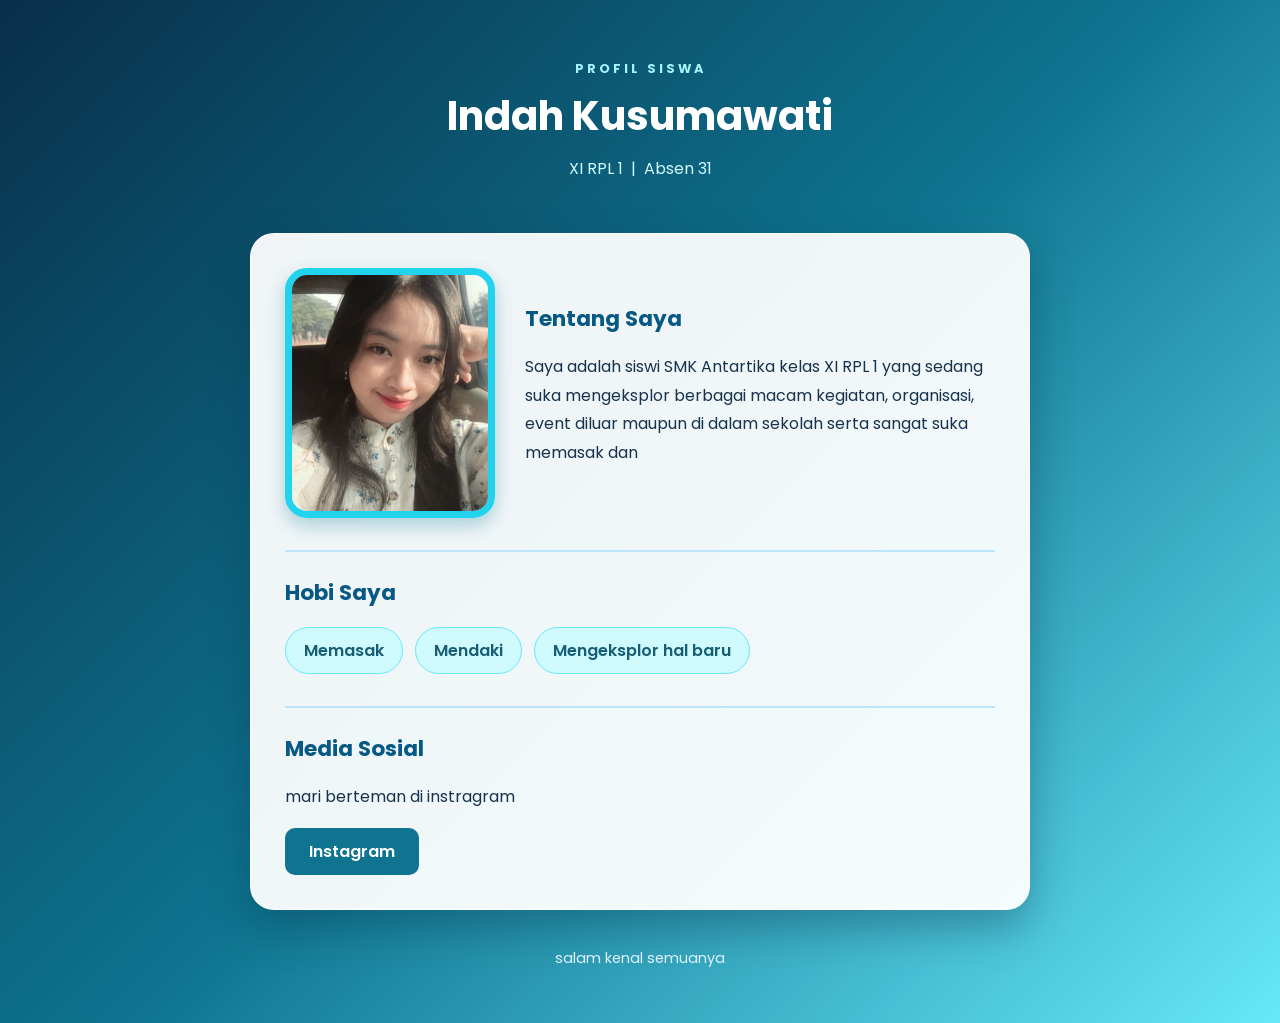
==== index.html @ d9ed3d1c "aku ngantuk" ====
<!DOCTYPE html>
<html lang="id">
<head>
    <meta charset="UTF-8">
    <meta name="viewport" content="width=device-width, initial-scale=1.0">
    <title>Profil Indah Kusumawati</title>
    <!-- CSS tertanam agar index.html tetap tampil; salinan css/style.css disertakan untuk penilaian. -->
    <style>
@import url('https://fonts.googleapis.com/css2?family=Poppins:wght@400;500;600;700&display=swap');

* {
    box-sizing: border-box;
}

body {
    min-width: 320px;
    margin: 0;
    padding: 32px 18px;
    background: linear-gradient(135deg, #082f49, #0e7490, #67e8f9);
    color: #17324d;
    font-family: 'Poppins', Arial, sans-serif;
}

.header {
    max-width: 780px;
    margin: 0 auto 24px;
    padding: 28px 20px;
    color: #ffffff;
    text-align: center;
}

.label {
    margin: 0 0 8px;
    color: #a5f3fc;
    font-size: 0.8rem;
    font-weight: 700;
    letter-spacing: 3px;
}

h1 {
    margin: 0;
    font-size: 2.5rem;
    font-weight: 700;
}

.kelas {
    margin: 10px 0 0;
    color: #cffafe;
    font-size: 1rem;
}

.kartu-profil {
    max-width: 780px;
    margin: auto;
    padding: 34px;
    background-color: rgba(255, 255, 255, 0.94);
    border: 1px solid rgba(255, 255, 255, 0.8);
    border-radius: 24px;
    box-shadow: 0 18px 40px rgba(8, 47, 73, 0.35);
}

.bagian-identitas {
    display: flex;
    align-items: center;
    gap: 30px;
}

.foto-profil {
    width: 210px;
    height: 250px;
    flex-shrink: 0;
    border: 7px solid #22d3ee;
    border-radius: 22px;
    object-fit: cover;
    box-shadow: 0 8px 18px rgba(14, 116, 144, 0.3);
}

h2 {
    margin-top: 0;
    color: #075985;
    font-size: 1.35rem;
}

.data-diri p,
.bagian-kontak p {
    line-height: 1.8;
}

.bagian-hobi,
.bagian-kontak {
    margin-top: 32px;
    padding-top: 24px;
    border-top: 2px solid #bae6fd;
}

.daftar-hobi {
    display: flex;
    flex-wrap: wrap;
    gap: 12px;
}

.daftar-hobi span {
    padding: 10px 18px;
    background-color: #cffafe;
    border: 1px solid #67e8f9;
    border-radius: 999px;
    color: #155e75;
    font-weight: 600;
}

.tombol-instagram {
    display: inline-block;
    padding: 11px 24px;
    background-color: #0e7490;
    border-radius: 10px;
    color: #ffffff;
    font-weight: 600;
    text-decoration: none;
    transition: 0.3s ease;
}

.tombol-instagram:hover {
    background-color: #164e63;
    transform: translateY(-3px);
}

footer {
    padding: 24px 0 8px;
    color: #e0f2fe;
    text-align: center;
    font-size: 0.9rem;
}

@media (max-width: 600px) {
    body {
        padding: 18px 12px;
    }

    h1 {
        font-size: 1.9rem;
    }

    .kartu-profil {
        padding: 24px 18px;
    }

    .bagian-identitas {
        flex-direction: column;
        text-align: center;
    }

    .foto-profil {
        width: 180px;
        height: 220px;
    }

    .daftar-hobi {
        justify-content: center;
    }
}

    </style>
</head>
<body>
    <header class="header">
        <p class="label">PROFIL SISWA</p>
        <h1>Indah Kusumawati</h1>
        <p class="kelas">XI RPL 1 &nbsp;|&nbsp; Absen 31</p>
    </header>

    <main class="kartu-profil">
        <section class="bagian-identitas">
            <img
                class="foto-profil"
                src="photos.jpeg"
                alt="Foto Indah Kusumawati"
            >

            <div class="data-diri">
                <h2>Tentang Saya</h2>
                <p>
                 Saya adalah siswi SMK Antartika kelas XI RPL 1 yang sedang suka mengeksplor berbagai macam
                kegiatan, organisasi, event diluar maupun di dalam sekolah serta sangat suka memasak dan             
              </p>
            </div>
        </section>

        <section class="bagian-hobi">
            <h2>Hobi Saya</h2>
            <div class="daftar-hobi">
                <span>Memasak</span>
                <span>Mendaki</span>
                <span>Mengeksplor hal baru</span>
            </div>
        </section>

        <section class="bagian-kontak">
            <h2>Media Sosial</h2>
            <p>mari berteman di instragram</p>
            <a class="tombol-instagram" href="https://www.instagram.com/ndhwaavw/" target="_blank" rel="noopener noreferrer">
                Instagram
            </a>
        </section>
    </main>

    <footer>
        <p>salam kenal semuanya</p>
    </footer>
</body>
</html>
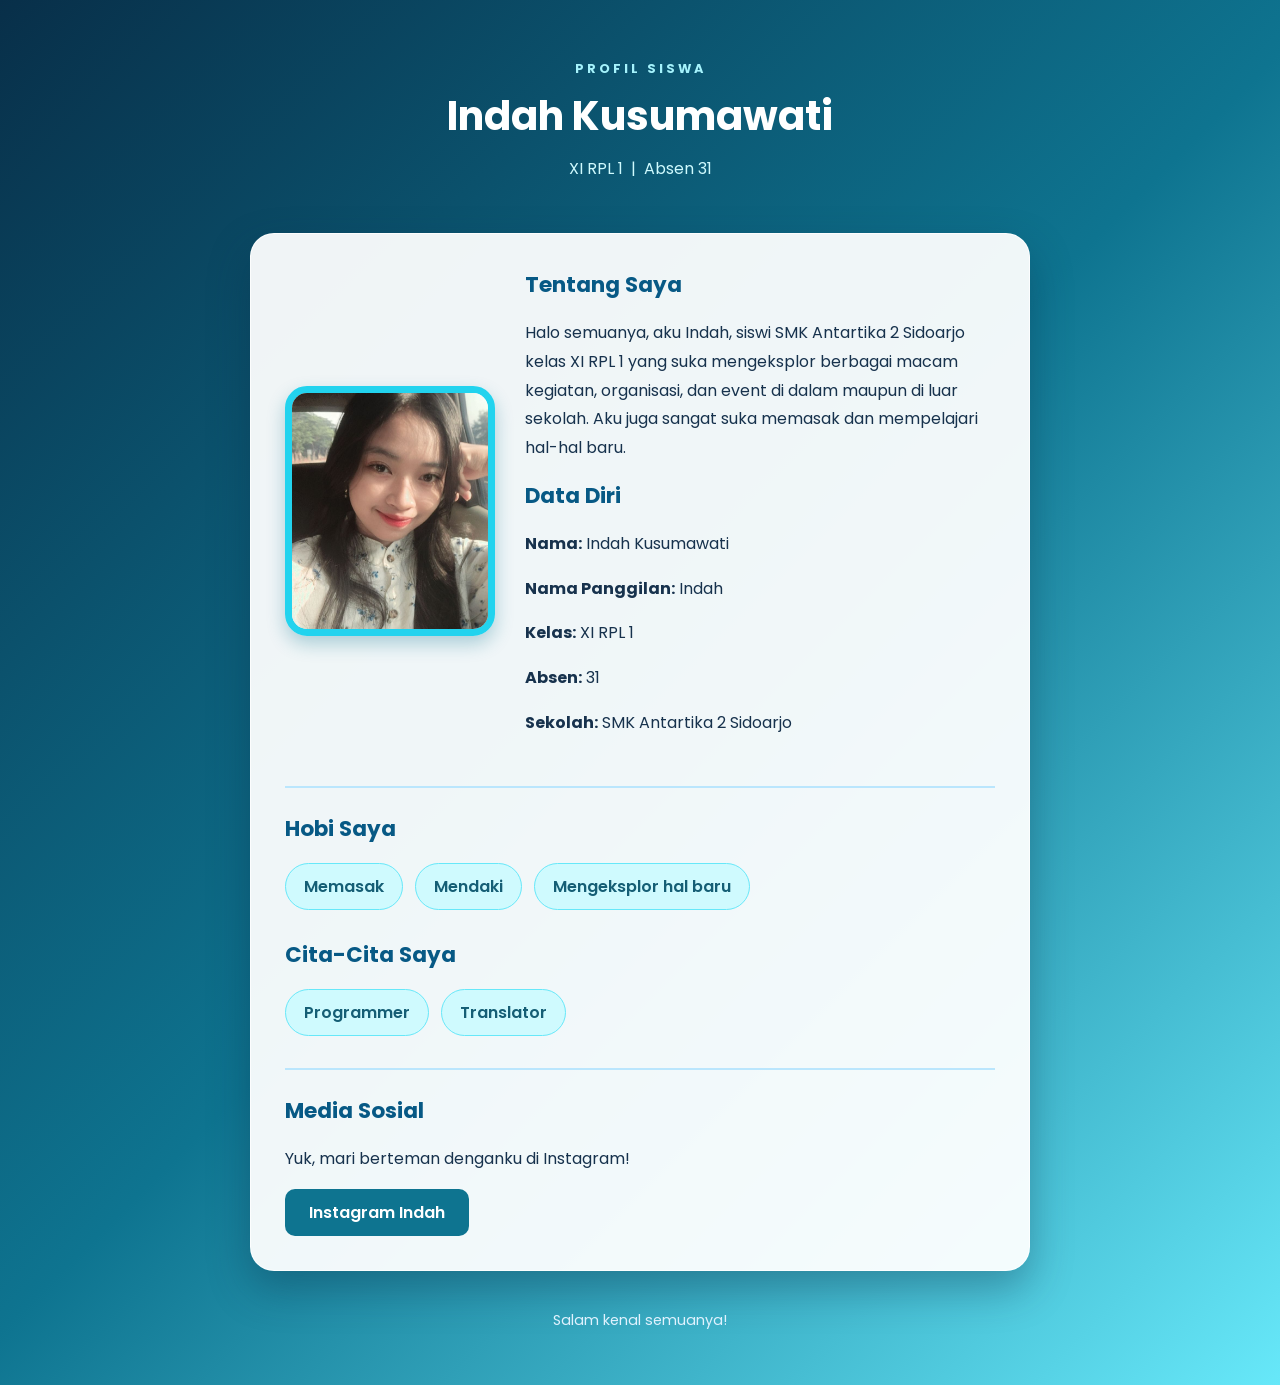
==== commit cafb476f: "perubahan indeks" ====
--- a/index.html
+++ b/index.html
@@ -3,7 +3,8 @@
 <head>
     <meta charset="UTF-8">
     <meta name="viewport" content="width=device-width, initial-scale=1.0">
-    <title>Profil Indah Kusumawati</title>
+    <title>Profil SISWA</title>
+
     <!-- CSS tertanam agar index.html tetap tampil; salinan css/style.css disertakan untuk penilaian. -->
     <style>
 @import url('https://fonts.googleapis.com/css2?family=Poppins:wght@400;500;600;700&display=swap');
@@ -179,9 +180,19 @@
             <div class="data-diri">
                 <h2>Tentang Saya</h2>
                 <p>
-                 Saya adalah siswi SMK Antartika kelas XI RPL 1 yang sedang suka mengeksplor berbagai macam
-                kegiatan, organisasi, event diluar maupun di dalam sekolah serta sangat suka memasak dan             
-              </p>
+                    Halo semuanya, aku Indah, siswi SMK Antartika 2
+                    Sidoarjo kelas XI RPL 1 yang suka mengeksplor
+                    berbagai macam kegiatan, organisasi, dan event
+                    di dalam maupun di luar sekolah. Aku juga sangat
+                    suka memasak dan mempelajari hal-hal baru.
+                </p>
+
+                <h2>Data Diri</h2>
+                <p><strong>Nama:</strong> Indah Kusumawati</p>
+                <p><strong>Nama Panggilan:</strong> Indah</p>
+                <p><strong>Kelas:</strong> XI RPL 1</p>
+                <p><strong>Absen:</strong> 31</p>
+                <p><strong>Sekolah:</strong> SMK Antartika 2 Sidoarjo</p>
             </div>
         </section>
 
@@ -192,19 +203,32 @@
                 <span>Mendaki</span>
                 <span>Mengeksplor hal baru</span>
             </div>
+
+            <h2 style="margin-top: 28px;">Cita-Cita Saya</h2>
+            <div class="daftar-hobi">
+                <span>Programmer</span>
+                <span>Translator</span>
+            </div>
         </section>
 
         <section class="bagian-kontak">
             <h2>Media Sosial</h2>
-            <p>mari berteman di instragram</p>
-            <a class="tombol-instagram" href="https://www.instagram.com/ndhwaavw/" target="_blank" rel="noopener noreferrer">
-                Instagram
+            <p>
+                Yuk, mari berteman denganku di Instagram!
+            </p>
+            <a
+                class="tombol-instagram"
+                href="https://www.instagram.com/ndhwaavw_?mdxt=MWV3ZTVnaW91d3AwcQ=="
+                target="_blank"
+                rel="noopener noreferrer"
+            >
+                Instagram Indah
             </a>
         </section>
     </main>
 
     <footer>
-        <p>salam kenal semuanya</p>
+        <p>Salam kenal semuanya!</p>
     </footer>
 </body>
 </html>
